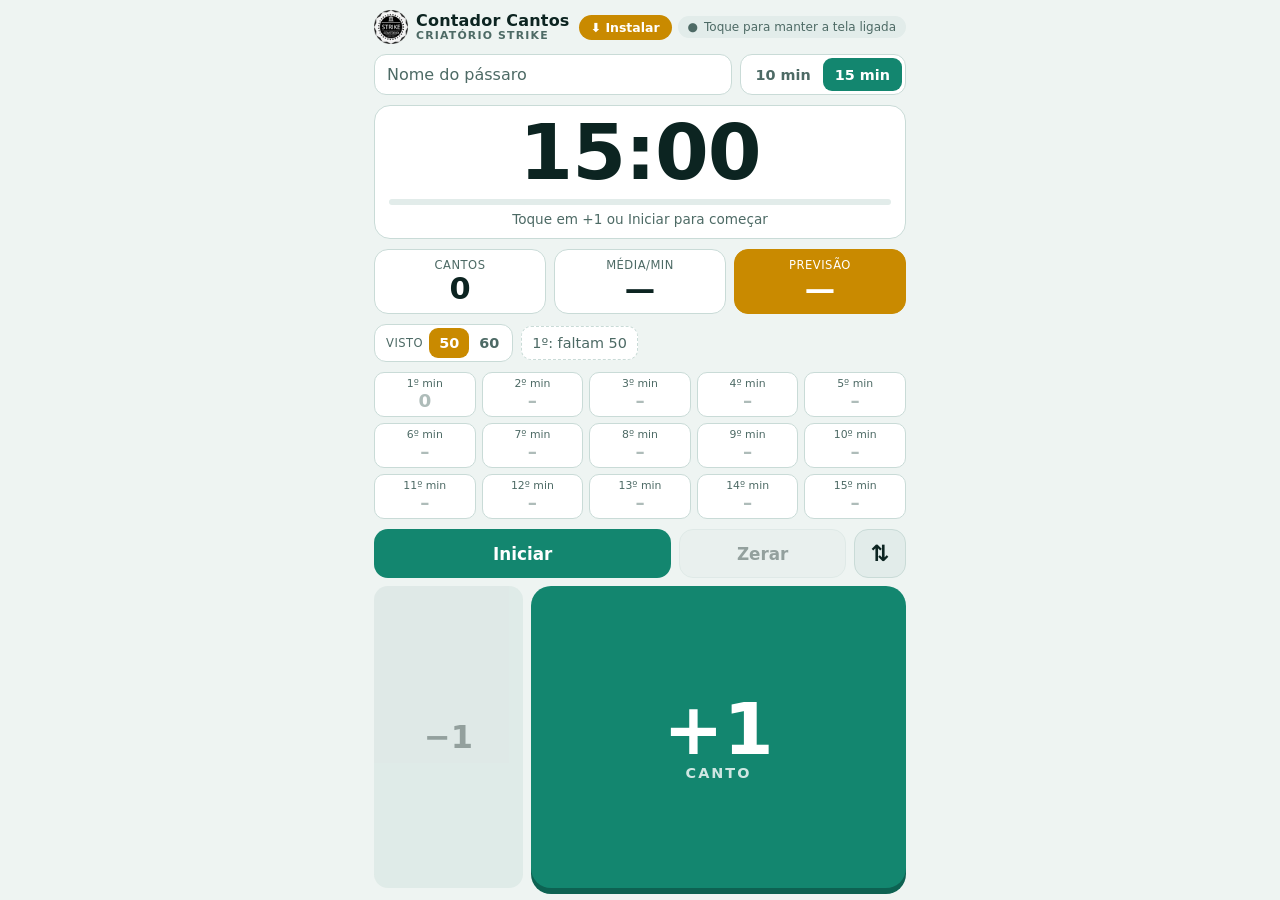
==== index.html @ 6bf9ec81 "feat: arte de resultado em 4 temas (Ouro, Esmeralda, Prata, Fogo) com placar dez-quinze, espécie e c" ====
<!doctype html>
<html lang="pt-BR">
<head>
  <meta charset="utf-8">
  <meta http-equiv="Content-Security-Policy" content="object-src 'none'; base-uri 'self'">
  <meta name="viewport" content="width=device-width, initial-scale=1, viewport-fit=cover, user-scalable=no">
  <meta name="theme-color" content="#000000">
  <meta name="apple-mobile-web-app-capable" content="yes">
  <meta name="mobile-web-app-capable" content="yes">
  <meta name="apple-mobile-web-app-title" content="Contador Strike">
  <meta name="application-name" content="Contador Strike">
  <meta name="apple-mobile-web-app-status-bar-style" content="black-translucent">
  <title>Contador Cantos - Criatório Strike</title>
  <link rel="manifest" href="manifest.webmanifest">
  <link rel="icon" href="icon-192.png" type="image/png">
  <link rel="apple-touch-icon" href="icon-180.png">
  <link rel="stylesheet" href="styles.css">
  <script type="module" src="app.js"></script>
  <!-- GoatCounter hospedado aqui mesmo (cópia revisada do count.v4.js oficial) -->
  <script data-goatcounter="https://contadorstrike.goatcounter.com/count" async src="count.js"></script>
  <!-- Notificações (OneSignal). O worker dele fica numa pasta própria para não
       conflitar com o sw.js do app, que cuida do funcionamento offline. -->
  <script src="https://cdn.onesignal.com/sdks/web/v16/OneSignalSDK.page.js" defer></script>
  <script>
    window.OneSignalDeferred = window.OneSignalDeferred || [];
    OneSignalDeferred.push(async function (OneSignal) {
      await OneSignal.init({
        appId: "b597b482-8be5-4960-b9f3-e2bf8c914e75",
        serviceWorkerPath: "push/onesignal/OneSignalSDKWorker.js",
        serviceWorkerParam: { scope: "/push/onesignal/" },
        // Sem janela automática do OneSignal: o convite é o cartão do próprio app.
        // Textos em português caso o painel do OneSignal ainda tente mostrar a dele.
        promptOptions: {
          slidedown: {
            prompts: [{
              type: "push",
              autoPrompt: false,
              text: {
                actionMessage: "Quer receber dicas e ofertas para o seu pássaro? Você pode desativar quando quiser.",
                acceptButton: "Inscrever-se",
                cancelButton: "Agora não",
              },
            }],
          },
        },
        notifyButton: { enable: false },
      });
      window.OneSignalReady = OneSignal;
    });
  </script>
</head>
<body>
  <main class="app">
    <header class="topbar">
      <div class="brand">
        <img src="logo-96.png" alt="" width="34" height="34">
        <h1>Contador Cantos<small>Criatório Strike</small></h1>
      </div>
      <div class="top-actions">
        <button type="button" id="install" class="install" hidden>⬇ Instalar</button>
        <span id="wake" class="wake" data-state="off" title="Mantém a tela do celular ligada">Tela ligada</span>
      </div>
    </header>

    <section class="setup">
      <input id="bird" class="bird" type="text" placeholder="Nome do pássaro" autocomplete="off" maxlength="40" enterkeyhint="done" aria-label="Nome do pássaro">
      <div class="duration" role="radiogroup" aria-label="Duração da roda">
        <button type="button" role="radio" data-min="10">10 min</button>
        <button type="button" role="radio" data-min="15">15 min</button>
      </div>
    </section>

    <section class="timer-card" id="timerCard">
      <div class="timer" id="timer" aria-live="off">15:00</div>
      <div class="progress" aria-hidden="true"><div id="bar"></div></div>
      <div class="status" id="status">Toque em +1 ou Iniciar para começar</div>
    </section>

    <section class="stats">
      <div class="stat"><span class="label">Cantos</span><strong id="total">0</strong></div>
      <div class="stat" id="avgCard"><span class="label">Média/min</span><strong id="avg">—</strong></div>
      <div class="stat accent" id="forecastCard"><span class="label" id="forecastLabel">Previsão</span><strong id="forecast">—</strong><small class="hint">estimativa inicial</small></div>
    </section>

    <section class="vistos" aria-label="Vistos">
      <div class="visto-step" role="radiogroup" aria-label="Visto a cada">
        <span class="visto-title">Visto</span>
        <button type="button" role="radio" data-step="50">50</button>
        <button type="button" role="radio" data-step="60">60</button>
      </div>
      <div class="visto-list" id="vistoList"></div>
    </section>

    <section class="minutes" id="minutes" aria-label="Cantos por minuto"></section>

    <section class="controls">
      <div class="row">
        <button type="button" id="startPause" class="btn primary">Iniciar</button>
        <button type="button" id="reset" class="btn ghost">Zerar</button>
        <button type="button" id="share" class="btn share" hidden>Compartilhar</button>
        <button type="button" id="swap" class="btn ghost swap" aria-pressed="false"
          aria-label="Trocar os botões de lugar com a grade de minutos" title="Trocar de lugar">⇅</button>
      </div>
      <div class="row count-row">
        <button type="button" id="minus" class="btn minus" aria-label="Retirar um canto">−1</button>
        <button type="button" id="plus" class="btn plus" aria-label="Adicionar um canto">
          <span class="plus-big">+1</span><span class="plus-sub">canto</span>
        </button>
      </div>
    </section>
  </main>

  <div id="toast" class="toast" role="alert" hidden>
    <strong id="toastTitle">1º VISTO</strong>
    <span id="toastText">50 cantos · 03:12</span>
  </div>

  <dialog id="iosHelp" class="confirm">
    <form method="dialog">
      <div class="help-ios">
        <p><strong>Instalar no iPhone</strong></p>
        <ol class="steps">
          <li>Abra este site no <b>Safari</b>.</li>
          <li>Toque no botão <b>Compartilhar</b> (o quadrado com a seta para cima).</li>
          <li>Toque em <b>Adicionar à Tela de Início</b>.</li>
        </ol>
      </div>
      <div class="help-android">
        <p><strong>Instalar no Android</strong></p>
        <ol class="steps">
          <li>Abra este site no <b>Chrome</b>.</li>
          <li>Toque no menu <b>⋮</b> (canto superior direito).</li>
          <li>Toque em <b>Instalar app</b> ou <b>Adicionar à tela inicial</b>.</li>
        </ol>
      </div>
      <p>Depois, abra pelo ícone <b>Contador Strike</b> na tela inicial: ele abre em tela cheia.</p>
      <div class="row"><button value="ok" class="btn primary">Entendi</button></div>
    </form>
  </dialog>

  <dialog id="offer" class="confirm offer">
    <form method="dialog">
      <p class="offer-result" id="offerResult"></p>
      <p class="offer-tag">Sugestão do Criatório Strike</p>
      <img id="offerImg" class="offer-img" alt="" hidden>
      <h2 id="offerName" class="offer-name"></h2>
      <p id="offerText" class="offer-text"></p>
      <div class="row">
        <button value="close" class="btn ghost">Fechar</button>
        <a id="offerLink" class="btn primary offer-link" target="_blank" rel="noopener">Ver produto</a>
      </div>
    </form>
  </dialog>

  <dialog id="push" class="confirm offer">
    <form method="dialog">
      <p class="offer-result" id="pushResult"></p>
      <p class="offer-tag">Criatório Strike</p>
      <h2 class="offer-name">🔔 Quer receber dicas e ofertas?</h2>
      <p class="offer-text">Avisamos no celular sobre cuidados com o seu pássaro e promoções de rações e suplementos. No máximo 1 ou 2 por semana, e você pode desativar quando quiser.</p>
      <p class="push-privacy"><a href="privacidade.html" target="_blank" rel="noopener">Política de privacidade</a></p>
      <div class="row">
        <button type="button" id="pushNo" class="btn ghost">Agora não</button>
        <button type="button" id="pushYes" class="btn primary offer-link">Quero receber</button>
      </div>
    </form>
  </dialog>

  <dialog id="arte" class="confirm arte">
    <form method="dialog">
      <h2 class="arte-title">Monte sua arte</h2>
      <div class="arte-preview">
        <img id="artePreview" alt="Prévia da arte do resultado" width="1080" height="1350">
        <span class="arte-loading">Gerando arte…</span>
      </div>
      <div class="tema-row" role="radiogroup" aria-label="Tema da arte">
        <button type="button" class="tema-btn" role="radio" data-tema="ouro">Ouro</button>
        <button type="button" class="tema-btn" role="radio" data-tema="esmeralda">Esmeralda</button>
        <button type="button" class="tema-btn" role="radio" data-tema="prata">Prata</button>
        <button type="button" class="tema-btn" role="radio" data-tema="fogo">Fogo</button>
      </div>
      <label class="arte-field"><span>Nome do pássaro</span>
        <input id="arteBird" type="text" maxlength="40" autocomplete="off" enterkeyhint="done"></label>
      <label class="arte-field"><span>Espécie</span>
        <select id="arteEspecie"></select></label>
      <label class="arte-field" id="arteOutraWrap" hidden><span>Qual espécie?</span>
        <input id="arteEspecieOutra" type="text" maxlength="24" autocomplete="off" enterkeyhint="done"></label>
      <label class="arte-field"><span>Proprietário <em>(opcional)</em></span>
        <input id="arteOwner" type="text" maxlength="40" autocomplete="off" enterkeyhint="done"></label>
      <label class="arte-field"><span>Plantel / criatório <em>(opcional)</em></span>
        <input id="artePlantel" type="text" maxlength="40" autocomplete="off" enterkeyhint="done"></label>
      <label class="arte-field"><span>Cidade <em>(opcional)</em></span>
        <input id="arteCidade" type="text" maxlength="32" autocomplete="off" enterkeyhint="done"></label>
      <div class="row">
        <button value="close" class="btn ghost">Fechar</button>
        <button type="button" id="arteShare" class="btn share">Compartilhar arte</button>
      </div>
    </form>
  </dialog>

  <dialog id="confirm" class="confirm">
    <form method="dialog">
      <p>Começar do zero? Os cantos e o tempo desta roda serão apagados.</p>
      <div class="row">
        <button value="cancel" class="btn ghost">Cancelar</button>
        <button value="ok" class="btn danger">Zerar</button>
      </div>
    </form>
  </dialog>
</body>
</html>
---- styles.css ----
:root {
  --bg: #0b1f1d;
  --surface: #12302d;
  --surface-2: #1a3f3b;
  --line: #2a5651;
  --text: #f1f7f5;
  --muted: #9dbdb7;
  --brand: #2bb39a;
  --brand-ink: #04211c;
  --accent: #f2c14e;
  --accent-ink: #2b1d00;
  --plus: #2bb39a;
  --plus-press: #1f8f7b;
  --minus: #3a4f4c;
  --danger: #e2685a;
  --warn: #ff7a5c;
  --cell-hot: rgba(43, 179, 154, 0.55);
  color-scheme: dark;
}

@media (prefers-color-scheme: light) {
  :root {
    --bg: #eef4f2;
    --surface: #ffffff;
    --surface-2: #e2ecea;
    --line: #c9dbd7;
    --text: #0c2421;
    --muted: #4d6a65;
    --brand: #13866f;
    --brand-ink: #ffffff;
    --accent: #c98a00;
    --accent-ink: #ffffff;
    --plus: #13866f;
    --plus-press: #0d6252;
    --minus: #c9dbd7;
    --danger: #c0392b;
    --warn: #d4380d;
    --cell-hot: rgba(19, 134, 111, 0.35);
    color-scheme: light;
  }
}

* { box-sizing: border-box; -webkit-tap-highlight-color: transparent; }

html, body { margin: 0; height: 100%; }

body {
  background: var(--bg);
  color: var(--text);
  font-family: system-ui, -apple-system, "Segoe UI", Roboto, sans-serif;
  touch-action: manipulation;
  overscroll-behavior: none;
}

button { font: inherit; color: inherit; touch-action: manipulation; }

.app {
  display: flex;
  flex-direction: column;
  gap: 10px;
  max-width: 560px;
  margin: 0 auto;
  min-height: 100dvh;
  padding: max(10px, env(safe-area-inset-top)) 14px max(12px, env(safe-area-inset-bottom));
}

.topbar { display: flex; align-items: center; justify-content: space-between; gap: 8px; }
.brand { display: flex; align-items: center; gap: 8px; min-width: 0; }
.brand img { flex: none; width: 34px; height: 34px; }
.topbar h1 {
  font-size: 1rem; margin: 0; letter-spacing: .2px; line-height: 1.15;
  min-width: 0; white-space: nowrap; overflow: hidden; text-overflow: ellipsis;
}
.topbar h1 small {
  display: block; font-size: .68rem; font-weight: 600; letter-spacing: 1.2px;
  text-transform: uppercase; color: var(--muted);
}
@media (max-width: 380px) {
  .topbar h1 { font-size: .92rem; }
  .brand img { width: 30px; height: 30px; }
}

.top-actions { display: flex; align-items: center; gap: 6px; }
.install {
  border: 0; border-radius: 999px; padding: 5px 12px; font-size: .78rem; font-weight: 700;
  background: var(--accent); color: var(--accent-ink); white-space: nowrap;
}
.install[hidden] { display: none; }
.steps { margin: 0 0 12px; padding-left: 20px; line-height: 1.5; }

.wake {
  font-size: .75rem; padding: 4px 10px; border-radius: 999px;
  background: var(--surface-2); color: var(--muted); white-space: nowrap;
}
.wake::before { content: "●"; margin-right: 6px; }
.wake[data-state="on"] { color: var(--brand); }
.wake[data-state="unsupported"] { color: var(--warn); }

.setup { display: flex; gap: 8px; }

.bird {
  flex: 1; min-width: 0;
  font: inherit; font-size: 1rem; font-weight: 600;
  padding: 10px 12px; border-radius: 12px;
  background: var(--surface); color: var(--text);
  border: 1px solid var(--line);
}
.bird::placeholder { color: var(--muted); font-weight: 400; }
.bird:focus { outline: 2px solid var(--brand); outline-offset: 1px; }

.duration { display: flex; background: var(--surface); border: 1px solid var(--line); border-radius: 12px; padding: 3px; }
.duration button {
  border: 0; background: transparent; padding: 0 12px; border-radius: 9px;
  font-weight: 600; font-size: .9rem; color: var(--muted);
}
.duration button[aria-checked="true"] { background: var(--brand); color: var(--brand-ink); }
.duration button:disabled:not([aria-checked="true"]) { opacity: .4; }

.timer-card {
  background: var(--surface); border: 1px solid var(--line);
  border-radius: 16px; padding: 8px 14px 10px; text-align: center;
}
.timer {
  font-size: clamp(3.6rem, 19vw, 5.5rem); font-weight: 800; line-height: 1;
  font-variant-numeric: tabular-nums; letter-spacing: -1px;
}
.timer-card.warn .timer { color: var(--warn); }
.timer-card.done .timer { color: var(--muted); }
.progress { height: 6px; border-radius: 3px; background: var(--surface-2); overflow: hidden; margin: 8px 0 6px; }
.progress div { height: 100%; width: 0; background: var(--brand); transition: width .2s linear; }
.status { font-size: .85rem; color: var(--muted); min-height: 1.2em; }
.timer-card.done .status { color: var(--accent); font-weight: 700; }

.stats { display: grid; grid-template-columns: repeat(3, 1fr); gap: 8px; }
.stat {
  background: var(--surface); border: 1px solid var(--line); border-radius: 14px;
  padding: 8px 6px; text-align: center; display: flex; flex-direction: column; gap: 2px;
}
.stat .label { font-size: .72rem; text-transform: uppercase; letter-spacing: .5px; color: var(--muted); }
.stat strong { font-size: 1.9rem; font-variant-numeric: tabular-nums; line-height: 1.1; }
.stat.accent { background: var(--accent); border-color: var(--accent); }
.stat.accent .label, .stat.accent strong { color: var(--accent-ink); }
.stat .hint { display: none; font-size: .66rem; color: var(--muted); }
.stat.provisional strong { color: var(--muted); }
.stat.accent.provisional { background: var(--surface); border: 1px dashed var(--accent); }
.stat.accent.provisional .label { color: var(--muted); }
.stat.accent.provisional strong { color: var(--muted); }
.stat.accent.provisional .hint { display: block; }

.vistos { display: flex; align-items: center; gap: 8px; min-width: 0; }
.visto-step {
  display: flex; align-items: center; flex: none;
  background: var(--surface); border: 1px solid var(--line); border-radius: 12px; padding: 3px;
}
.visto-title { font-size: .72rem; text-transform: uppercase; letter-spacing: .5px; color: var(--muted); padding: 0 6px 0 8px; }
.visto-step button {
  border: 0; background: transparent; border-radius: 9px; padding: 7px 10px;
  font-weight: 700; font-size: .9rem; color: var(--muted);
}
.visto-step button[aria-checked="true"] { background: var(--accent); color: var(--accent-ink); }
.visto-list {
  flex: 1; min-width: 0; display: flex; gap: 6px; overflow-x: auto; scrollbar-width: none;
  scroll-behavior: smooth;
}
.visto-list::-webkit-scrollbar { display: none; }
.vchip {
  flex: none; display: flex; align-items: baseline; gap: 5px;
  padding: 8px 10px; border-radius: 10px; white-space: nowrap;
  background: var(--surface); border: 1px solid var(--accent);
  font-variant-numeric: tabular-nums; font-size: .9rem;
}
.vchip b { color: var(--accent); }
.vchip.next { border-style: dashed; border-color: var(--line); color: var(--muted); }

.toast {
  position: fixed; left: 50%; top: max(16px, env(safe-area-inset-top)); transform: translateX(-50%);
  z-index: 10; width: min(92vw, 420px); padding: 16px 18px; border-radius: 18px; text-align: center;
  background: var(--accent); color: var(--accent-ink);
  box-shadow: 0 12px 40px rgba(0, 0, 0, .45);
  display: flex; flex-direction: column; gap: 2px;
  animation: pop .25s ease-out;
}
.toast[hidden] { display: none; }
.toast strong { font-size: 2rem; letter-spacing: 1px; }
.toast span { font-size: 1.1rem; font-weight: 600; font-variant-numeric: tabular-nums; }
@keyframes pop { from { transform: translateX(-50%) scale(.85); opacity: 0; } }

.cell .v {
  position: absolute; bottom: 3px; right: 3px; z-index: 1;
  font-size: .58rem; font-weight: 800; color: var(--accent-ink);
  background: var(--accent); border-radius: 5px; padding: 0 3px; line-height: 1.35;
}

.minutes { display: grid; grid-template-columns: repeat(5, 1fr); gap: 6px; }
.cell {
  position: relative; overflow: hidden;
  background: var(--surface); border: 1px solid var(--line); border-radius: 10px;
  padding: 4px 0 5px; text-align: center;
}
.cell .heat { position: absolute; inset: auto 0 0 0; background: var(--cell-hot); height: 0; transition: height .2s; }
.cell .m { position: relative; display: block; font-size: .68rem; color: var(--muted); }
.cell .c { position: relative; display: block; font-size: 1.15rem; font-weight: 700; font-variant-numeric: tabular-nums; }
.cell.future .c { color: var(--muted); opacity: .45; }
.cell.current { border-color: var(--brand); box-shadow: 0 0 0 2px var(--brand) inset; }

.controls { display: flex; flex-direction: column; gap: 8px; flex: 1; min-height: 190px; }
.row { display: flex; gap: 8px; }

.btn {
  border: 0; border-radius: 14px; font-weight: 700; font-size: 1.05rem;
  padding: 12px 16px; cursor: pointer; user-select: none; -webkit-user-select: none;
}
.btn:disabled { opacity: .4; cursor: default; }
.btn.primary { flex: 2; background: var(--brand); color: var(--brand-ink); }
.btn.ghost { flex: 1; background: var(--surface-2); color: var(--text); border: 1px solid var(--line); }
.btn.danger { flex: 1; background: var(--danger); color: #fff; }

.count-row { flex: 1; }
.btn.minus { flex: 0 0 28%; font-size: 2rem; background: var(--minus); color: var(--text); }
.btn.plus {
  flex: 1; background: var(--plus); color: var(--brand-ink);
  display: flex; flex-direction: column; align-items: center; justify-content: center;
  border-radius: 20px; box-shadow: 0 6px 0 var(--plus-press);
  transition: transform .06s, box-shadow .06s, background .06s;
}
.btn.plus.pressed, .btn.plus:active:not(:disabled) { transform: translateY(4px); box-shadow: 0 2px 0 var(--plus-press); background: var(--plus-press); }
.btn.minus:active:not(:disabled) { filter: brightness(1.25); }
.plus-big { font-size: clamp(3.5rem, 18vw, 5rem); line-height: 1; }
.plus-sub { font-size: .9rem; text-transform: uppercase; letter-spacing: 2px; opacity: .8; }

.confirm {
  border: 1px solid var(--line); border-radius: 16px; background: var(--surface); color: var(--text);
  padding: 18px; max-width: min(92vw, 380px);
}
.confirm::backdrop { background: rgba(0, 0, 0, .55); }
.confirm p { margin: 0 0 16px; line-height: 1.4; }

@media (max-height: 760px) {
  .app { gap: 8px; }
  .timer { font-size: clamp(3.2rem, 16vw, 4.2rem); }
  .progress { margin: 6px 0 4px; }
  .cell { padding: 3px 0 4px; }
  .controls { min-height: 180px; }
}

@media (max-height: 640px) {
  .timer { font-size: 3.2rem; }
  .stat strong { font-size: 1.5rem; }
  .cell .c { font-size: 1rem; }
  .controls { min-height: 170px; }
}

/* Telas estreitas: o indicador de tela ligada vira só a bolinha colorida. */
@media (max-width: 380px) {
  .wake { font-size: 0; padding: 7px 9px; }
  .wake::before { font-size: .8rem; margin: 0; }
}

/* Botões no meio: a área de contagem sobe e a grade de minutos desce. */
.btn.swap { flex: 0 0 52px; padding: 0; font-size: 1.4rem; line-height: 1; }
.btn.swap[aria-pressed="true"] { border-color: var(--brand); color: var(--brand); }
.app.controls-up .controls { order: 1; }
.app.controls-up .minutes { order: 2; }

/* Bloqueia seleção de texto e o menu de toque longo (exceto no campo do pássaro) */
html, body {
  -webkit-user-select: none; user-select: none;
  -webkit-touch-callout: none;
}
input, textarea {
  -webkit-user-select: text; user-select: text;
  -webkit-touch-callout: default;
}

/* Indicador de tela ligada: some quando está tudo certo, só aparece se a tela puder apagar. */
.wake[data-state="on"] { display: none; }

/* Sugestão de produto ao fim da prova */
.offer form { display: flex; flex-direction: column; }
.offer .offer-result { margin: 0 0 12px; font-size: .9rem; color: var(--muted); }
.offer .offer-tag { margin: 0 0 8px; font-size: .75rem; font-weight: 700; letter-spacing: .04em; text-transform: uppercase; color: var(--accent); }
.offer-img { width: 100%; max-height: 200px; object-fit: contain; border-radius: 12px; background: var(--surface-2); margin-bottom: 10px; }
.offer-name { margin: 0 0 6px; font-size: 1.2rem; }
.offer .offer-text { margin: 0 0 16px; }
.offer .row { display: flex; gap: 8px; }
.offer-link { display: flex; align-items: center; justify-content: center; text-decoration: none; }
.offer-img { background: #fff; }
.offer .row .btn.ghost { flex: 0 0 auto; padding-inline: 18px; }
.offer .row .offer-link { flex: 1; white-space: nowrap; }
.offer .push-privacy { margin: -8px 0 14px; font-size: .8rem; }
.offer .push-privacy a { color: var(--muted); }

/* ---------- Sem scroll: o app ocupa exatamente a altura da tela ----------
   Os tamanhos encolhem conforme a altura disponível (dvh = altura visível). */
html, body { height: 100%; overflow: hidden; }
.app {
  height: 100dvh; min-height: 0; overflow: hidden;
  gap: clamp(5px, 1.2dvh, 10px);
  padding-top: max(clamp(6px, 1.2dvh, 10px), env(safe-area-inset-top));
  padding-bottom: max(clamp(6px, 1.4dvh, 12px), env(safe-area-inset-bottom));
}
.app > * { flex-shrink: 0; }
.bird { padding-block: clamp(6px, 1.2dvh, 10px); }
.timer-card { padding: clamp(4px, .9dvh, 8px) 14px clamp(5px, 1.1dvh, 10px); }
.timer { font-size: clamp(2.3rem, min(19vw, 8.6dvh), 5.5rem); }
.progress { margin: clamp(3px, .9dvh, 8px) 0 clamp(2px, .7dvh, 6px); }
.stat { padding: clamp(3px, .9dvh, 8px) 6px; gap: 0; }
.stat strong { font-size: clamp(1.2rem, 4dvh, 1.9rem); }
.visto-step button { padding-block: clamp(4px, .9dvh, 7px); }
.vchip { padding-block: clamp(4px, .9dvh, 8px); }
.cell { padding: clamp(1px, .45dvh, 4px) 0 clamp(2px, .55dvh, 5px); }
.cell .m { font-size: clamp(.58rem, 1.55dvh, .68rem); }
.cell .c { font-size: clamp(.85rem, 2.5dvh, 1.15rem); line-height: 1.15; }
.minutes { gap: clamp(3px, .8dvh, 6px); }
.controls { flex: 1 1 auto; flex-shrink: 1; min-height: 0; gap: clamp(5px, 1dvh, 8px); }
.controls .row:first-child .btn { padding-block: clamp(7px, 1.5dvh, 12px); }
.count-row { min-height: 0; }
.plus-big { font-size: clamp(2.6rem, min(18vw, 8dvh), 5rem); }
/* janelas (aviso de produto, convite, instruções) rolam por dentro se não couberem */
.confirm { max-height: 92dvh; overflow-y: auto; }
.offer-img { max-height: min(200px, 24dvh); }

/* ---------- Acabamento (revisão de design) ---------- */
html { -webkit-font-smoothing: antialiased; -moz-osx-font-smoothing: grayscale; }

/* Áreas de toque de pelo menos ~44px sem mudar o tamanho visual */
.install, .duration button, .visto-step button { position: relative; }
.install::after, .duration button::after, .visto-step button::after {
  content: ""; position: absolute; inset: -8px -2px;
}

/* Toque com resposta física também nos outros botões */
.btn { transition-property: transform, filter, background-color, box-shadow; transition-duration: .08s; transition-timing-function: ease-out; }
.btn:not(.plus):active:not(:disabled) { transform: scale(.96); }
.duration button:active, .visto-step button:active { transform: scale(.94); }

/* Janelas (produto, notificações, zerar) entram suavemente */
dialog[open] { animation: dlg-in .18s ease-out; }
dialog[open]::backdrop { animation: fade-in .18s ease-out; }
@keyframes dlg-in { from { opacity: 0; transform: translateY(8px) scale(.98); } }
@keyframes fade-in { from { opacity: 0; } }

/* Quebra de linha mais bonita nos textos curtos */
.offer-name { text-wrap: balance; }
.offer-text, .confirm p { text-wrap: pretty; }

/* Foto do produto com contorno neutro para não sumir no fundo branco */
.offer-img { outline: 1px solid rgba(0, 0, 0, .08); outline-offset: -1px; }
@media (prefers-color-scheme: dark) { .offer-img { outline-color: rgba(255, 255, 255, .12); } }

/* Respeita quem desativou animações no celular */
@media (prefers-reduced-motion: reduce) {
  *, *::before, *::after { animation-duration: 1ms !important; transition-duration: 1ms !important; }
}

/* ---------- Celular deitado: duas colunas, botões à direita ---------- */
@media (orientation: landscape) and (max-height: 560px) {
  .app {
    max-width: none;
    display: grid;
    grid-template-columns: minmax(0, 1.25fr) minmax(0, 1fr);
    grid-auto-rows: min-content;
    align-content: start;
    column-gap: 12px;
    padding-left: max(14px, env(safe-area-inset-left));
    padding-right: max(14px, env(safe-area-inset-right));
  }
  .app > :not(.controls) { grid-column: 1; }
  .app .controls, .app.controls-up .controls {
    grid-column: 2; grid-row: 1 / span 6; height: 100%; min-height: 0;
  }
  .timer { font-size: clamp(2rem, 11dvh, 3.4rem); }
  .stat strong { font-size: clamp(1.1rem, 6dvh, 1.6rem); }
  .cell .m { font-size: .58rem; }
  .cell .c { font-size: clamp(.8rem, 3.6dvh, 1rem); }
  .plus-big { font-size: clamp(2.6rem, 16dvh, 4.5rem); }
}
@media (orientation: landscape) and (max-height: 400px) {
  .app { row-gap: 4px; padding-top: max(4px, env(safe-area-inset-top)); padding-bottom: max(4px, env(safe-area-inset-bottom)); }
  .brand img { width: 30px; height: 30px; }
  .bird { padding-block: 4px; }
  .timer-card { padding: 2px 12px 4px; }
  .stat { padding: 2px 6px; }
  .stat .label { font-size: .62rem; }
  .cell { padding: 1px 0 2px; }
}

/* Botão Compartilhar (aparece no fim da roda, no lugar do Zerar) */
.btn.share { flex: 2; background: var(--accent); color: var(--accent-ink); }
.btn.share { white-space: nowrap; }

/* ---------- "Monte sua arte" ---------- */
.arte { width: min(94vw, 420px); max-width: none; }
.arte-title { margin: 0 0 10px; font-size: 1.15rem; }
.arte-preview { position: relative; display: flex; justify-content: center; margin-bottom: 10px; }
.arte-preview img {
  display: block; width: auto; height: auto; max-width: 100%; max-height: 36dvh; aspect-ratio: 4 / 5;
  border-radius: 10px; background: #000; outline: 1px solid rgba(255, 255, 255, .12); outline-offset: -1px;
}
.arte-loading {
  display: none; position: absolute; inset: auto 0 10px; margin: auto; width: max-content;
  padding: 4px 10px; border-radius: 999px; background: rgba(0, 0, 0, .7); color: #fff; font-size: .8rem;
}
.arte.rendering .arte-loading { display: block; }
.tema-row { display: grid; grid-template-columns: repeat(4, 1fr); gap: 6px; margin-bottom: 12px; }
.tema-btn {
  min-height: 42px; border: 0; border-radius: 10px; font-weight: 800; font-size: .85rem; cursor: pointer;
  transition-property: transform, box-shadow; transition-duration: .08s;
}
.tema-btn:active { transform: scale(.95); }
.tema-btn[data-tema="ouro"] { background: linear-gradient(#ffe58a, #b8860b); color: #2a1800; }
.tema-btn[data-tema="esmeralda"] { background: linear-gradient(#5cff93, #0e8f45); color: #021a0b; }
.tema-btn[data-tema="prata"] { background: linear-gradient(#ffffff, #7b8794); color: #0b1118; }
.tema-btn[data-tema="fogo"] { background: linear-gradient(#ffc53d, #c2410c); color: #200400; }
.tema-btn[aria-checked="true"] { box-shadow: 0 0 0 3px var(--surface), 0 0 0 5px var(--text); }
.arte-field { display: flex; flex-direction: column; gap: 4px; margin-bottom: 8px; font-size: .82rem; color: var(--muted); }
.arte-field em { font-style: normal; opacity: .75; }
.arte-field input, .arte-field select {
  font: inherit; font-size: 1rem; color: var(--text); background: var(--bg);
  border: 1px solid var(--line); border-radius: 10px; padding: 9px 12px; min-height: 42px;
}
.arte-field input:focus, .arte-field select:focus { outline: 2px solid var(--brand); outline-offset: 1px; }
.arte .row { margin-top: 6px; }
.arte .row .btn.share { flex: 2; }
.arte-field[hidden] { display: none; }
/* botões sempre visíveis no rodapé da janela, mesmo com rolagem */
.arte .row {
  position: sticky; bottom: -18px; margin: 6px -18px -18px; padding: 10px 18px 14px;
  background: var(--surface); border-top: 1px solid var(--line);
}
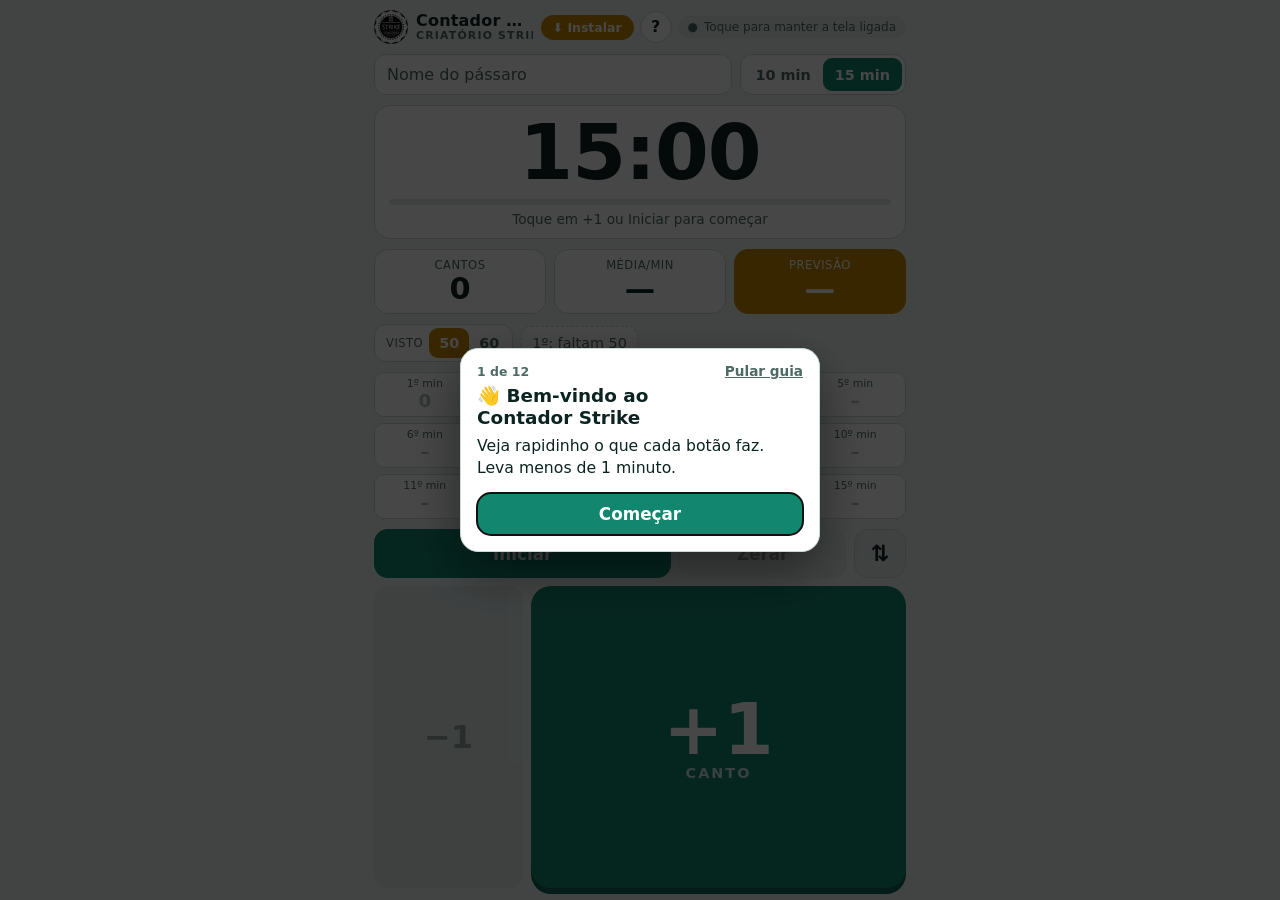
==== commit 54969f6a: "feat: guia de primeiro uso (12 passos, pode pular) e botão ? para rever" ====
--- a/index.html
+++ b/index.html
@@ -58,6 +58,7 @@
       </div>
       <div class="top-actions">
         <button type="button" id="install" class="install" hidden>⬇ Instalar</button>
+        <button type="button" id="help" class="help-btn" aria-label="Como usar o app" title="Como usar">?</button>
         <span id="wake" class="wake" data-state="off" title="Mantém a tela do celular ligada">Tela ligada</span>
       </div>
     </header>
@@ -113,6 +114,22 @@
   <div id="toast" class="toast" role="alert" hidden>
     <strong id="toastTitle">1º VISTO</strong>
     <span id="toastText">50 cantos · 03:12</span>
+  </div>
+
+  <div id="tour" class="tour" hidden>
+    <div id="tourSpot" class="tour-spot" aria-hidden="true"></div>
+    <div id="tourCard" class="tour-card" role="dialog" aria-modal="true" aria-labelledby="tourTitle" aria-describedby="tourText">
+      <div class="tour-head">
+        <span id="tourStep" class="tour-step"></span>
+        <button type="button" id="tourSkip" class="tour-skip">Pular guia</button>
+      </div>
+      <h2 id="tourTitle" class="tour-title"></h2>
+      <p id="tourText" class="tour-text"></p>
+      <div class="tour-actions">
+        <button type="button" id="tourBack" class="btn ghost">Voltar</button>
+        <button type="button" id="tourNext" class="btn primary">Próximo</button>
+      </div>
+    </div>
   </div>
 
   <dialog id="iosHelp" class="confirm">
--- a/styles.css
+++ b/styles.css
@@ -40,6 +40,11 @@
   }
 }
 
+/* --dvh = 1% da altura visível da tela. O app.js mede a altura real (innerHeight) e
+   atualiza a variável; o 1dvh é só o valor inicial. Alguns Android (ex.: Galaxy S24)
+   abrem com o dvh maior que a tela e só corrigem depois de minimizar o app. */
+:root { --dvh: 1dvh; }
+
 * { box-sizing: border-box; -webkit-tap-highlight-color: transparent; }
 
 html, body { margin: 0; height: 100%; }
@@ -60,7 +65,7 @@
   gap: 10px;
   max-width: 560px;
   margin: 0 auto;
-  min-height: 100dvh;
+  min-height: calc(100 * var(--dvh));
   padding: max(10px, env(safe-area-inset-top)) 14px max(12px, env(safe-area-inset-bottom));
 }
 
@@ -294,31 +299,31 @@
    Os tamanhos encolhem conforme a altura disponível (dvh = altura visível). */
 html, body { height: 100%; overflow: hidden; }
 .app {
-  height: 100dvh; min-height: 0; overflow: hidden;
-  gap: clamp(5px, 1.2dvh, 10px);
-  padding-top: max(clamp(6px, 1.2dvh, 10px), env(safe-area-inset-top));
-  padding-bottom: max(clamp(6px, 1.4dvh, 12px), env(safe-area-inset-bottom));
+  height: calc(100 * var(--dvh)); min-height: 0; overflow: hidden;
+  gap: clamp(5px, calc(1.2 * var(--dvh)), 10px);
+  padding-top: max(clamp(6px, calc(1.2 * var(--dvh)), 10px), env(safe-area-inset-top));
+  padding-bottom: max(clamp(6px, calc(1.4 * var(--dvh)), 12px), env(safe-area-inset-bottom));
 }
 .app > * { flex-shrink: 0; }
-.bird { padding-block: clamp(6px, 1.2dvh, 10px); }
-.timer-card { padding: clamp(4px, .9dvh, 8px) 14px clamp(5px, 1.1dvh, 10px); }
-.timer { font-size: clamp(2.3rem, min(19vw, 8.6dvh), 5.5rem); }
-.progress { margin: clamp(3px, .9dvh, 8px) 0 clamp(2px, .7dvh, 6px); }
-.stat { padding: clamp(3px, .9dvh, 8px) 6px; gap: 0; }
-.stat strong { font-size: clamp(1.2rem, 4dvh, 1.9rem); }
-.visto-step button { padding-block: clamp(4px, .9dvh, 7px); }
-.vchip { padding-block: clamp(4px, .9dvh, 8px); }
-.cell { padding: clamp(1px, .45dvh, 4px) 0 clamp(2px, .55dvh, 5px); }
-.cell .m { font-size: clamp(.58rem, 1.55dvh, .68rem); }
-.cell .c { font-size: clamp(.85rem, 2.5dvh, 1.15rem); line-height: 1.15; }
-.minutes { gap: clamp(3px, .8dvh, 6px); }
-.controls { flex: 1 1 auto; flex-shrink: 1; min-height: 0; gap: clamp(5px, 1dvh, 8px); }
-.controls .row:first-child .btn { padding-block: clamp(7px, 1.5dvh, 12px); }
+.bird { padding-block: clamp(6px, calc(1.2 * var(--dvh)), 10px); }
+.timer-card { padding: clamp(4px, calc(.9 * var(--dvh)), 8px) 14px clamp(5px, calc(1.1 * var(--dvh)), 10px); }
+.timer { font-size: clamp(2.3rem, min(19vw, calc(8.6 * var(--dvh))), 5.5rem); }
+.progress { margin: clamp(3px, calc(.9 * var(--dvh)), 8px) 0 clamp(2px, calc(.7 * var(--dvh)), 6px); }
+.stat { padding: clamp(3px, calc(.9 * var(--dvh)), 8px) 6px; gap: 0; }
+.stat strong { font-size: clamp(1.2rem, calc(4 * var(--dvh)), 1.9rem); }
+.visto-step button { padding-block: clamp(4px, calc(.9 * var(--dvh)), 7px); }
+.vchip { padding-block: clamp(4px, calc(.9 * var(--dvh)), 8px); }
+.cell { padding: clamp(1px, calc(.45 * var(--dvh)), 4px) 0 clamp(2px, calc(.55 * var(--dvh)), 5px); }
+.cell .m { font-size: clamp(.58rem, calc(1.55 * var(--dvh)), .68rem); }
+.cell .c { font-size: clamp(.85rem, calc(2.5 * var(--dvh)), 1.15rem); line-height: 1.15; }
+.minutes { gap: clamp(3px, calc(.8 * var(--dvh)), 6px); }
+.controls { flex: 1 1 auto; flex-shrink: 1; min-height: 0; gap: clamp(5px, calc(1 * var(--dvh)), 8px); }
+.controls .row:first-child .btn { padding-block: clamp(7px, calc(1.5 * var(--dvh)), 12px); }
 .count-row { min-height: 0; }
-.plus-big { font-size: clamp(2.6rem, min(18vw, 8dvh), 5rem); }
+.plus-big { font-size: clamp(2.6rem, min(18vw, calc(8 * var(--dvh))), 5rem); }
 /* janelas (aviso de produto, convite, instruções) rolam por dentro se não couberem */
-.confirm { max-height: 92dvh; overflow-y: auto; }
-.offer-img { max-height: min(200px, 24dvh); }
+.confirm { max-height: calc(92 * var(--dvh)); overflow-y: auto; }
+.offer-img { max-height: min(200px, calc(24 * var(--dvh))); }
 
 /* ---------- Acabamento (revisão de design) ---------- */
 html { -webkit-font-smoothing: antialiased; -moz-osx-font-smoothing: grayscale; }
@@ -369,11 +374,11 @@
   .app .controls, .app.controls-up .controls {
     grid-column: 2; grid-row: 1 / span 6; height: 100%; min-height: 0;
   }
-  .timer { font-size: clamp(2rem, 11dvh, 3.4rem); }
-  .stat strong { font-size: clamp(1.1rem, 6dvh, 1.6rem); }
+  .timer { font-size: clamp(2rem, calc(11 * var(--dvh)), 3.4rem); }
+  .stat strong { font-size: clamp(1.1rem, calc(6 * var(--dvh)), 1.6rem); }
   .cell .m { font-size: .58rem; }
-  .cell .c { font-size: clamp(.8rem, 3.6dvh, 1rem); }
-  .plus-big { font-size: clamp(2.6rem, 16dvh, 4.5rem); }
+  .cell .c { font-size: clamp(.8rem, calc(3.6 * var(--dvh)), 1rem); }
+  .plus-big { font-size: clamp(2.6rem, calc(16 * var(--dvh)), 4.5rem); }
 }
 @media (orientation: landscape) and (max-height: 400px) {
   .app { row-gap: 4px; padding-top: max(4px, env(safe-area-inset-top)); padding-bottom: max(4px, env(safe-area-inset-bottom)); }
@@ -394,7 +399,7 @@
 .arte-title { margin: 0 0 10px; font-size: 1.15rem; }
 .arte-preview { position: relative; display: flex; justify-content: center; margin-bottom: 10px; }
 .arte-preview img {
-  display: block; width: auto; height: auto; max-width: 100%; max-height: 36dvh; aspect-ratio: 4 / 5;
+  display: block; width: auto; height: auto; max-width: 100%; max-height: calc(36 * var(--dvh)); aspect-ratio: 4 / 5;
   border-radius: 10px; background: #000; outline: 1px solid rgba(255, 255, 255, .12); outline-offset: -1px;
 }
 .arte-loading {
@@ -428,3 +433,38 @@
   position: sticky; bottom: -18px; margin: 6px -18px -18px; padding: 10px 18px 14px;
   background: var(--surface); border-top: 1px solid var(--line);
 }
+
+/* ---------- Guia de primeiro uso ---------- */
+.help-btn {
+  position: relative; flex: none; width: 32px; height: 32px; border-radius: 50%;
+  border: 1px solid var(--line); background: var(--surface); color: var(--text);
+  font-weight: 800; font-size: 1rem; line-height: 1; cursor: pointer; padding: 0;
+}
+.help-btn::after { content: ""; position: absolute; inset: -6px; }
+.tour { position: fixed; inset: 0; z-index: 1000; touch-action: none; }
+.tour[hidden] { display: none; }
+.tour-spot {
+  position: fixed; border-radius: 16px; pointer-events: none;
+  box-shadow: 0 0 0 3px var(--accent), 0 0 0 200vmax rgba(0, 0, 0, .72);
+  transition-property: left, top, width, height; transition-duration: .28s; transition-timing-function: cubic-bezier(.2, .8, .2, 1);
+}
+.tour.no-target { background: rgba(0, 0, 0, .72); }
+.tour.no-target .tour-spot { display: none; }
+.tour-card {
+  position: fixed; background: var(--surface); color: var(--text);
+  border: 1px solid var(--line); border-radius: 18px; padding: 14px 16px 16px;
+  box-shadow: 0 18px 50px rgba(0, 0, 0, .45);
+  transition-property: top, left; transition-duration: .28s; transition-timing-function: cubic-bezier(.2, .8, .2, 1);
+}
+.tour-head { display: flex; align-items: center; justify-content: space-between; gap: 8px; margin-bottom: 6px; }
+.tour-step { font-size: .78rem; font-weight: 700; color: var(--muted); font-variant-numeric: tabular-nums; }
+.tour-skip {
+  border: 0; background: transparent; color: var(--muted); font-weight: 700; font-size: .85rem;
+  padding: 8px 4px; margin: -8px -4px; cursor: pointer; text-decoration: underline;
+}
+.tour-title { margin: 0 0 6px; font-size: 1.15rem; line-height: 1.2; text-wrap: balance; }
+.tour-text { margin: 0 0 14px; font-size: .98rem; line-height: 1.4; color: var(--text); text-wrap: pretty; }
+.tour-actions { display: flex; gap: 8px; }
+.tour-actions .btn { flex: 1; padding-block: 11px; }
+.tour-actions .btn[hidden] { display: none; }
+@media (prefers-reduced-motion: reduce) { .tour-spot, .tour-card { transition: none; } }
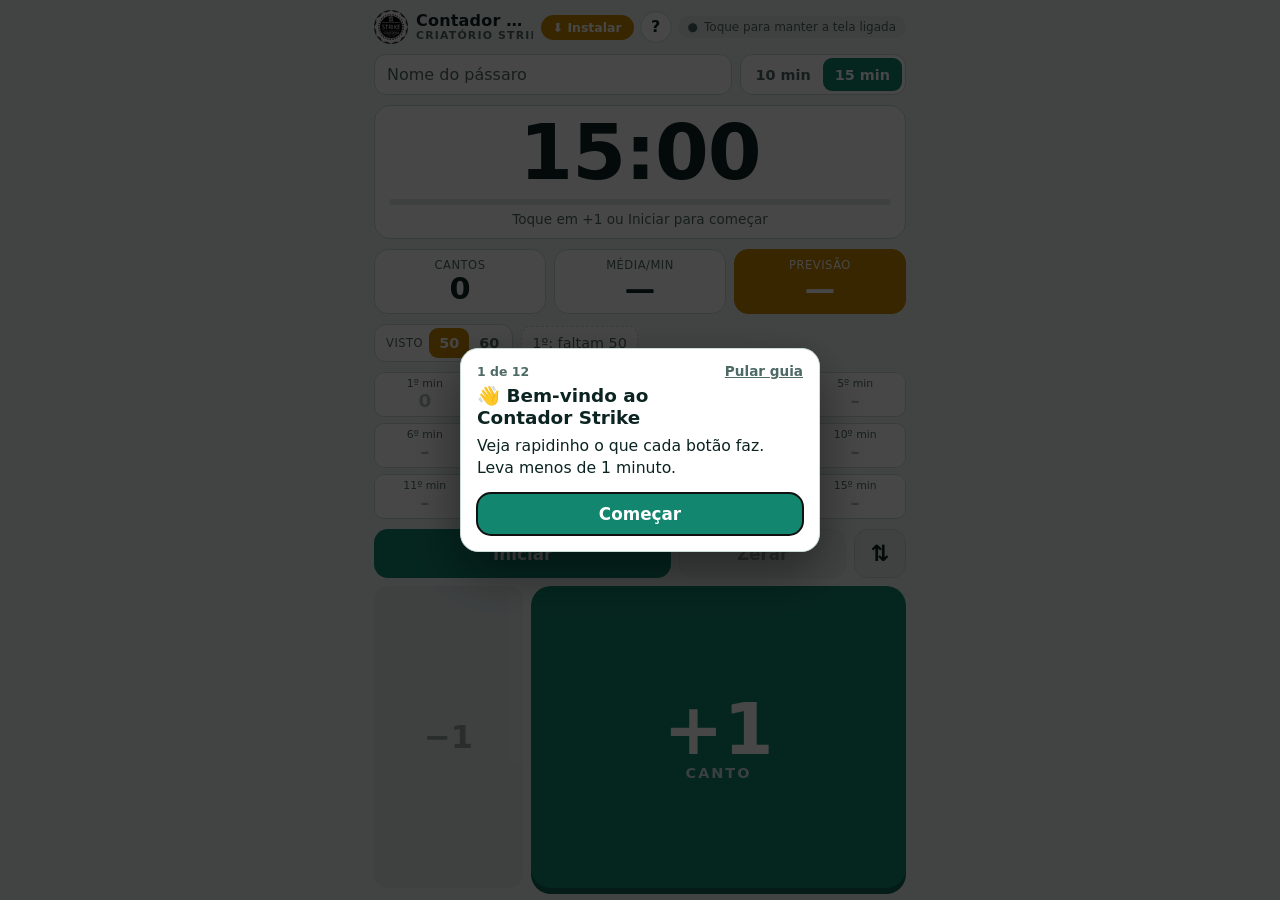
==== commit 4013f6ae: "feat: instruções de instalação por aparelho e navegador (Safari 26 com menu ⋯, Chrome/Edge/Firefox n" ====
--- a/index.html
+++ b/index.html
@@ -134,24 +134,13 @@
 
   <dialog id="iosHelp" class="confirm">
     <form method="dialog">
-      <div class="help-ios">
-        <p><strong>Instalar no iPhone</strong></p>
-        <ol class="steps">
-          <li>Abra este site no <b>Safari</b>.</li>
-          <li>Toque no botão <b>Compartilhar</b> (o quadrado com a seta para cima).</li>
-          <li>Toque em <b>Adicionar à Tela de Início</b>.</li>
-        </ol>
-      </div>
-      <div class="help-android">
-        <p><strong>Instalar no Android</strong></p>
-        <ol class="steps">
-          <li>Abra este site no <b>Chrome</b>.</li>
-          <li>Toque no menu <b>⋮</b> (canto superior direito).</li>
-          <li>Toque em <b>Instalar app</b> ou <b>Adicionar à tela inicial</b>.</li>
-        </ol>
-      </div>
-      <p>Depois, abra pelo ícone <b>Contador Strike</b> na tela inicial: ele abre em tela cheia.</p>
-      <div class="row"><button value="ok" class="btn primary">Entendi</button></div>
+      <p><strong id="installTitle">Instalar no celular</strong></p>
+      <ol class="steps" id="installSteps"></ol>
+      <p id="installAfter">Depois, abra pelo ícone <b>Contador Strike</b> na tela inicial: ele abre em tela cheia.</p>
+      <div class="row">
+        <button type="button" id="installCopy" class="btn ghost" hidden>Copiar link</button>
+        <button value="ok" class="btn primary">Entendi</button>
+      </div>
     </form>
   </dialog>
 
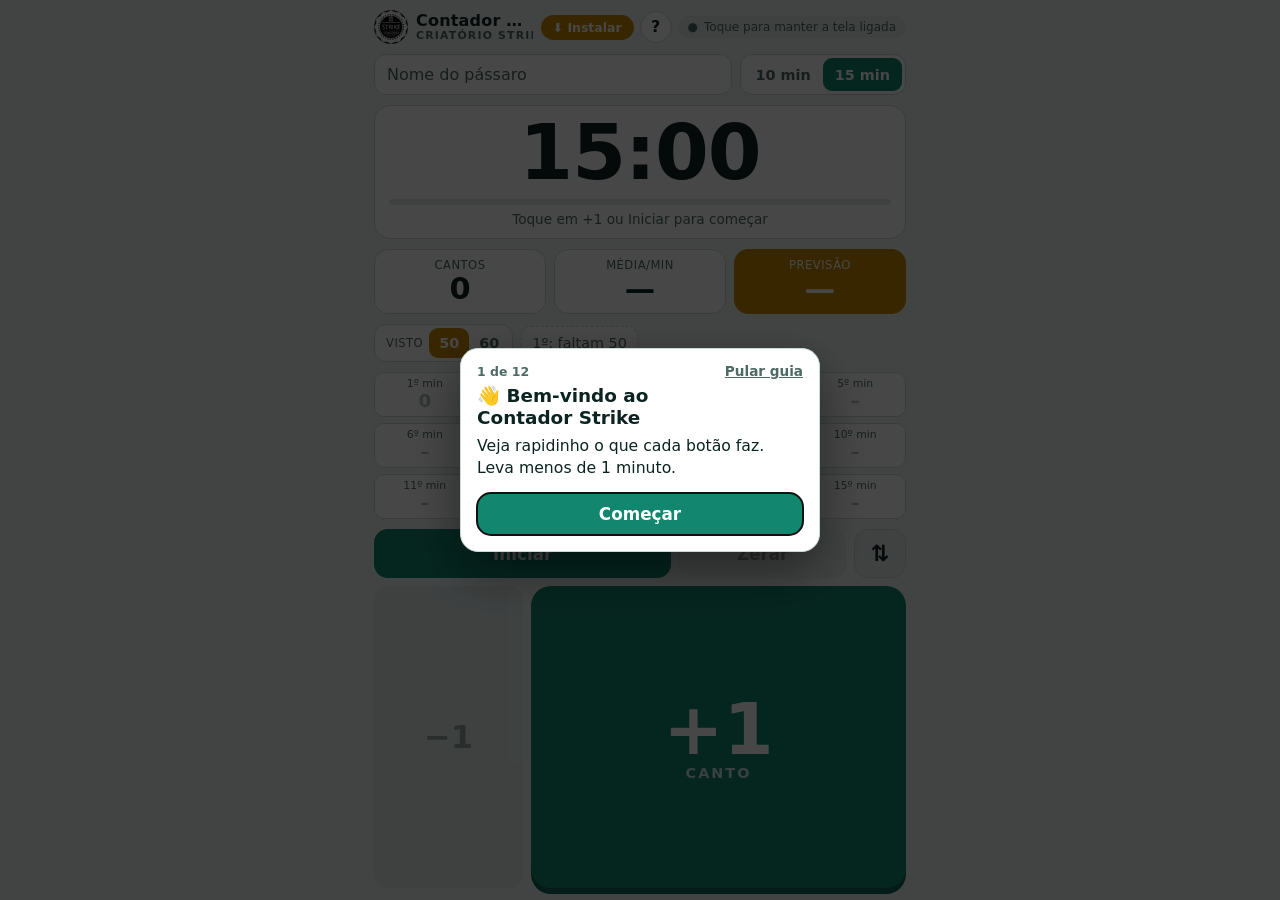
==== commit e1b458f3: "feat: aviso automático de instalação com seta para o botão do navegador e passo a passo com desenhos" ====
--- a/index.html
+++ b/index.html
@@ -135,7 +135,7 @@
   <dialog id="iosHelp" class="confirm">
     <form method="dialog">
       <p><strong id="installTitle">Instalar no celular</strong></p>
-      <ol class="steps" id="installSteps"></ol>
+      <ol class="steps ilu-steps" id="installSteps"></ol>
       <p id="installAfter">Depois, abra pelo ícone <b>Contador Strike</b> na tela inicial: ele abre em tela cheia.</p>
       <div class="row">
         <button type="button" id="installCopy" class="btn ghost" hidden>Copiar link</button>
@@ -143,6 +143,17 @@
       </div>
     </form>
   </dialog>
+
+  <div id="installNudge" class="nudge" role="region" aria-label="Instalar o app" hidden>
+    <img src="icon-180.png" alt="" width="44" height="44">
+    <div class="nudge-body">
+      <strong>Instale o Contador Strike</strong>
+      <p id="nudgeText"></p>
+      <button type="button" id="nudgeHow" class="btn primary">Ver como</button>
+    </div>
+    <button type="button" id="nudgeClose" class="nudge-x" aria-label="Fechar">✕</button>
+    <span class="nudge-arrow" aria-hidden="true"></span>
+  </div>
 
   <dialog id="offer" class="confirm offer">
     <form method="dialog">
@@ -185,6 +196,14 @@
         <button type="button" class="tema-btn" role="radio" data-tema="prata">Prata</button>
         <button type="button" class="tema-btn" role="radio" data-tema="fogo">Fogo</button>
       </div>
+      <div class="placar-row">
+        <label class="arte-field"><span>Cantada nos dez</span>
+          <input id="arteDez" type="number" inputmode="numeric" min="0" max="999" placeholder="—" enterkeyhint="done"></label>
+        <label class="arte-field"><span>Cantada nos quinze</span>
+          <input id="arteQuinze" type="number" inputmode="numeric" min="0" max="999" placeholder="—" enterkeyhint="done"></label>
+      </div>
+      <p class="arte-hint">Vem com o que foi marcado no app. Não marcou ou marcou errado? Digite a cantada certa. Em branco não aparece na arte.
+        <button type="button" id="artePlacarReset" class="link-btn" hidden>Voltar ao que o app marcou</button></p>
       <label class="arte-field"><span>Nome do pássaro</span>
         <input id="arteBird" type="text" maxlength="40" autocomplete="off" enterkeyhint="done"></label>
       <label class="arte-field"><span>Espécie</span>
--- a/styles.css
+++ b/styles.css
@@ -92,6 +92,68 @@
 }
 .install[hidden] { display: none; }
 .steps { margin: 0 0 12px; padding-left: 20px; line-height: 1.5; }
+
+/* passo a passo com desenhos das telas */
+.ilu-steps li { margin-bottom: 12px; }
+.ilu-steps li::marker { font-weight: 800; color: var(--brand); }
+.ilu {
+  display: block; width: 100%; max-width: 280px; height: auto; margin-top: 6px;
+  font-family: -apple-system, system-ui, "Segoe UI", Roboto, sans-serif; font-size: 14px;
+}
+.ilu .bar { fill: var(--surface-2); }
+.ilu .card { fill: var(--bg); stroke: var(--line); }
+.ilu .pill { fill: var(--bg); stroke: var(--line); }
+.ilu .sep { stroke: var(--line); }
+.ilu .dot { fill: var(--text); }
+.ilu .ic { fill: none; stroke: var(--text); stroke-width: 1.9; stroke-linecap: round; stroke-linejoin: round; }
+.ilu text { fill: var(--text); }
+.ilu .url { fill: var(--muted); font-size: 12.5px; }
+.ilu .dim { fill: var(--muted); }
+.ilu .strong { font-weight: 700; }
+.ilu .link { fill: #0a84ff; font-weight: 700; }
+.ilu .on { fill: #34c759; }
+.ilu .knob { fill: #fff; }
+.ilu .accent { fill: var(--accent); }
+.ilu .accent-ink { fill: var(--accent-ink); font-weight: 700; font-size: 13px; }
+.ilu .hi { fill: none; stroke: var(--accent); stroke-width: 3; animation: hi-pulse 1.2s ease-in-out infinite; }
+@keyframes hi-pulse { 50% { opacity: .25; } }
+
+/* balão automático "Instale o app" com seta para o botão do navegador */
+.nudge {
+  position: fixed; z-index: 50; left: 12px; right: 12px; margin: 0 auto; max-width: 420px;
+  display: flex; gap: 10px; align-items: flex-start;
+  padding: 12px 12px 12px 12px; border-radius: 16px;
+  background: var(--surface); color: var(--text); border: 2px solid var(--accent);
+  box-shadow: 0 10px 30px rgba(0, 0, 0, .45);
+  animation: nudge-in .25s ease-out;
+}
+.nudge[hidden] { display: none; }
+.nudge[data-pos^="bottom"], .nudge[data-pos="none"] { bottom: calc(26px + env(safe-area-inset-bottom)); }
+.nudge[data-pos^="top"] { top: calc(26px + env(safe-area-inset-top)); }
+.nudge img { flex: none; border-radius: 10px; }
+.nudge-body { flex: 1; min-width: 0; }
+.nudge-body strong { display: block; font-size: .98rem; margin: 2px 0 3px; }
+.nudge-body p { margin: 0 0 10px; font-size: .88rem; line-height: 1.4; text-wrap: pretty; }
+.nudge-body .btn { padding: 9px 18px; font-size: .95rem; }
+.nudge-x {
+  flex: none; width: 40px; height: 40px; margin: -6px -6px 0 0; border: 0; border-radius: 50%;
+  background: transparent; color: var(--muted); font-size: 1.05rem; cursor: pointer;
+}
+/* seta: triângulo amarelo que pula na direção do botão */
+.nudge-arrow {
+  position: absolute; width: 0; height: 0; border: 14px solid transparent;
+  animation: nudge-bounce-down 1s ease-in-out infinite;
+}
+.nudge[data-pos="none"] .nudge-arrow { display: none; }
+.nudge[data-pos^="bottom"] .nudge-arrow { top: 100%; border-top-color: var(--accent); border-bottom: 0; }
+.nudge[data-pos^="top"] .nudge-arrow {
+  bottom: 100%; border-bottom-color: var(--accent); border-top: 0; animation-name: nudge-bounce-up;
+}
+.nudge[data-pos$="right"] .nudge-arrow { right: 22px; }
+.nudge[data-pos="bottom-center"] .nudge-arrow { left: calc(50% - 14px); }
+@keyframes nudge-bounce-down { 50% { transform: translateY(7px); } }
+@keyframes nudge-bounce-up { 50% { transform: translateY(-7px); } }
+@keyframes nudge-in { from { opacity: 0; transform: translateY(10px); } }
 
 .wake {
   font-size: .75rem; padding: 4px 10px; border-radius: 999px;
@@ -428,6 +490,14 @@
 .arte .row { margin-top: 6px; }
 .arte .row .btn.share { flex: 2; }
 .arte-field[hidden] { display: none; }
+.placar-row { display: grid; grid-template-columns: 1fr 1fr; gap: 8px; }
+.placar-row input { font-variant-numeric: tabular-nums; font-weight: 800; text-align: center; }
+.arte-hint { margin: -2px 0 10px; font-size: .75rem; line-height: 1.35; color: var(--muted); text-wrap: pretty; }
+.link-btn {
+  display: inline; padding: 2px 0; border: 0; background: none; font: inherit; font-weight: 700;
+  color: var(--brand); text-decoration: underline; cursor: pointer;
+}
+.link-btn[hidden] { display: none; }
 /* botões sempre visíveis no rodapé da janela, mesmo com rolagem */
 .arte .row {
   position: sticky; bottom: -18px; margin: 6px -18px -18px; padding: 10px 18px 14px;
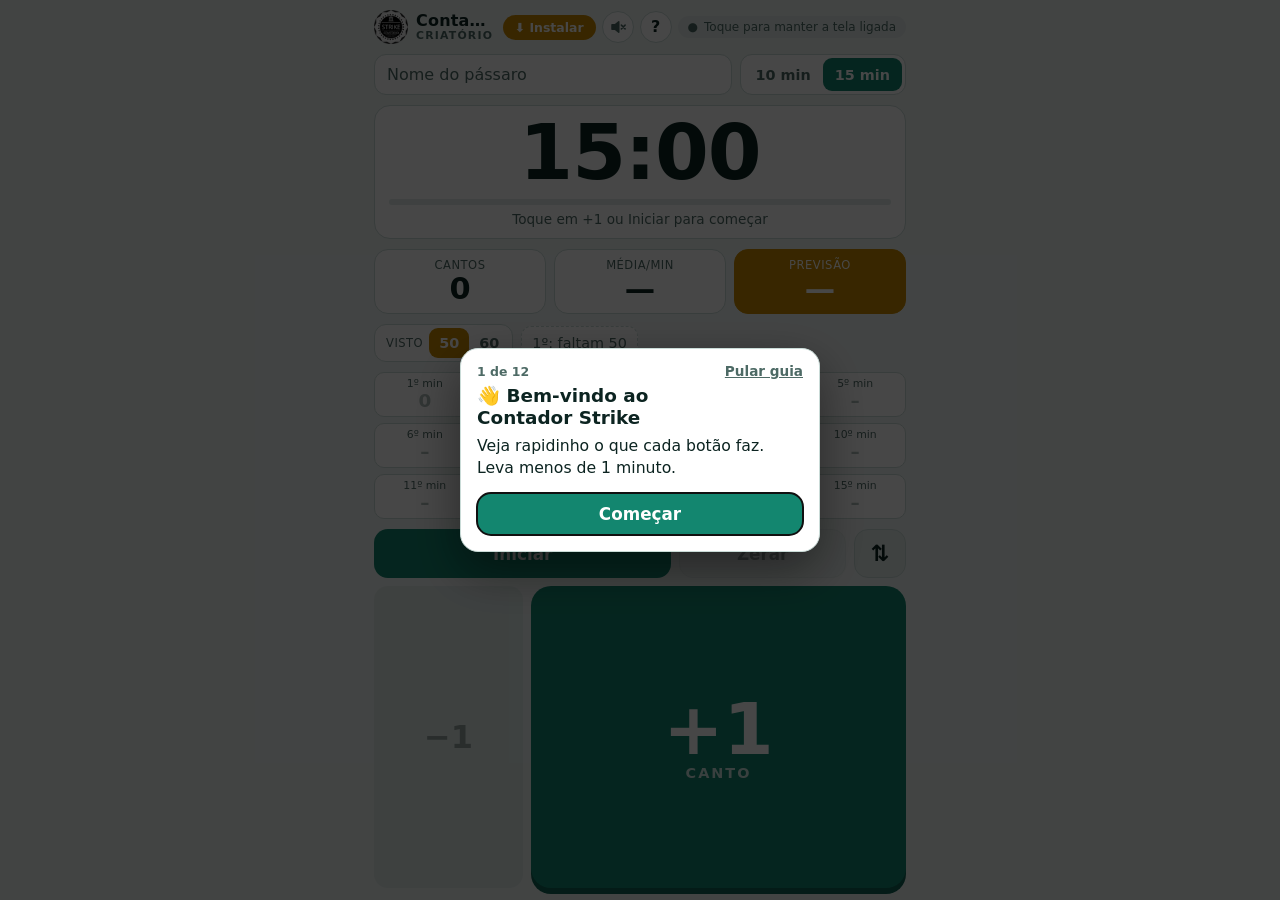
==== commit f6488240: "feat: som de clique ao marcar canto (ligado no iPhone, botão 🔊 para desligar), toca no modo silencio" ====
--- a/index.html
+++ b/index.html
@@ -58,6 +58,9 @@
       </div>
       <div class="top-actions">
         <button type="button" id="install" class="install" hidden>⬇ Instalar</button>
+        <button type="button" id="sound" class="help-btn sound-btn" aria-pressed="false" aria-label="Som do toque" title="Som ao marcar canto">
+          <svg viewBox="0 0 24 24" aria-hidden="true"><path class="spk" d="M4 9h4l5-4v14l-5-4H4z"/><path class="on" d="M16.5 8.5a5 5 0 010 7M19 6a8.5 8.5 0 010 12"/><path class="off" d="M16.5 9.5l5 5M21.5 9.5l-5 5"/></svg>
+        </button>
         <button type="button" id="help" class="help-btn" aria-label="Como usar o app" title="Como usar">?</button>
         <span id="wake" class="wake" data-state="off" title="Mantém a tela do celular ligada">Tela ligada</span>
       </div>
--- a/styles.css
+++ b/styles.css
@@ -511,6 +511,11 @@
   font-weight: 800; font-size: 1rem; line-height: 1; cursor: pointer; padding: 0;
 }
 .help-btn::after { content: ""; position: absolute; inset: -6px; }
+.sound-btn { display: grid; place-items: center; }
+.sound-btn svg { width: 18px; height: 18px; fill: none; stroke: currentColor; stroke-width: 2; stroke-linecap: round; stroke-linejoin: round; }
+.sound-btn .spk { fill: currentColor; }
+.sound-btn[aria-pressed="true"] .off, .sound-btn[aria-pressed="false"] .on { display: none; }
+.sound-btn[aria-pressed="false"] { color: var(--muted); }
 .tour { position: fixed; inset: 0; z-index: 1000; touch-action: none; }
 .tour[hidden] { display: none; }
 .tour-spot {
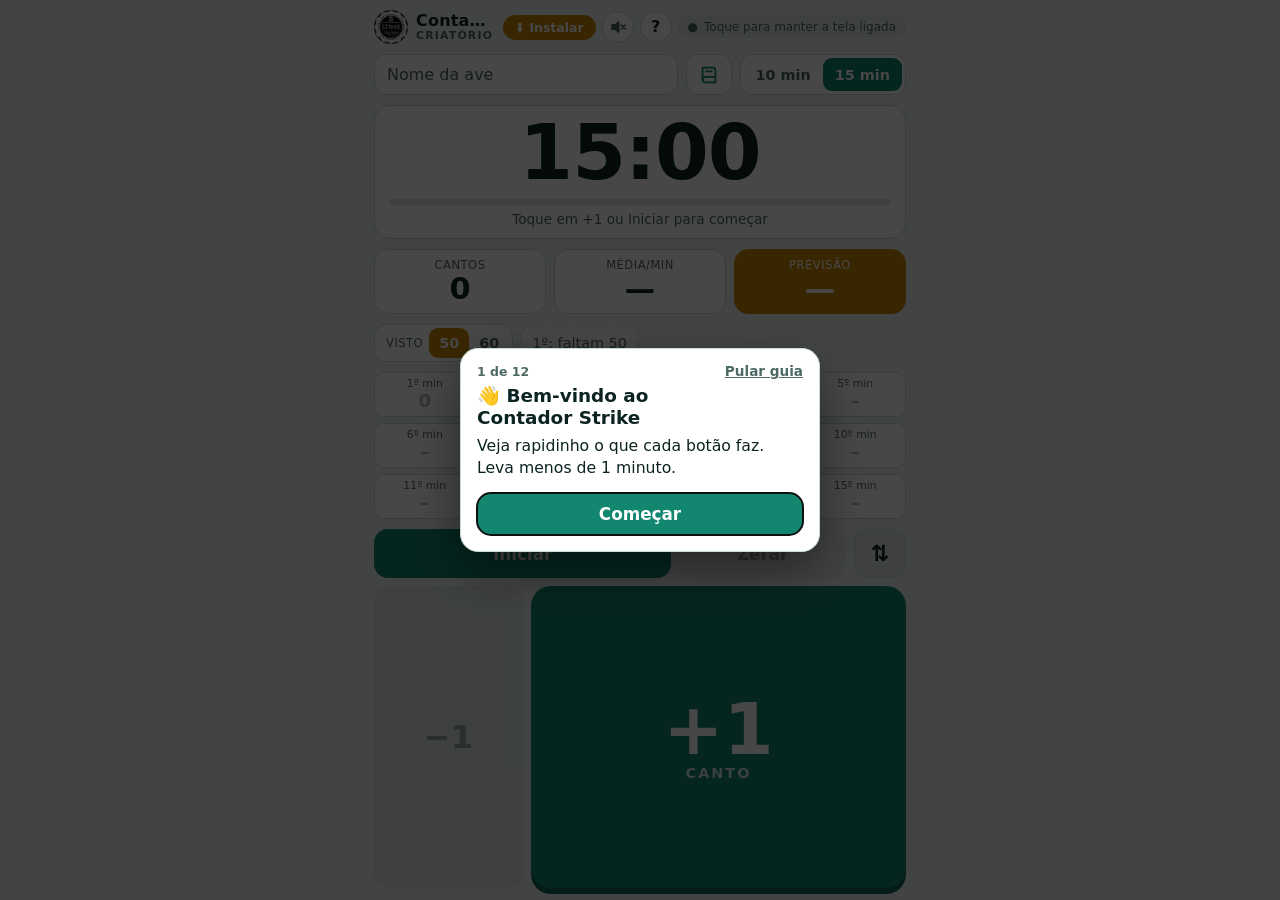
==== commit b5c7a580: "feat: histórico das aves salvo no celular (botão ao lado do nome, lista de aves, recorde, média, grá" ====
--- a/index.html
+++ b/index.html
@@ -67,7 +67,11 @@
     </header>
 
     <section class="setup">
-      <input id="bird" class="bird" type="text" placeholder="Nome do pássaro" autocomplete="off" maxlength="40" enterkeyhint="done" aria-label="Nome do pássaro">
+      <input id="bird" class="bird" type="text" placeholder="Nome da ave" autocomplete="off" maxlength="40" enterkeyhint="done" aria-label="Nome do pássaro" list="birdNames">
+      <datalist id="birdNames"></datalist>
+      <button type="button" id="histBtn" class="hist-btn" aria-label="Histórico das aves" title="Histórico das aves">
+        <svg viewBox="0 0 24 24" aria-hidden="true"><path d="M5 4h11a3 3 0 013 3v13H8a3 3 0 01-3-3z"/><path d="M5 17a3 3 0 013-3h11"/><path d="M9 8h6"/></svg>
+      </button>
       <div class="duration" role="radiogroup" aria-label="Duração da roda">
         <button type="button" role="radio" data-min="10">10 min</button>
         <button type="button" role="radio" data-min="15">15 min</button>
@@ -78,6 +82,7 @@
       <div class="timer" id="timer" aria-live="off">15:00</div>
       <div class="progress" aria-hidden="true"><div id="bar"></div></div>
       <div class="status" id="status">Toque em +1 ou Iniciar para começar</div>
+      <button type="button" id="histChip" class="hist-chip" hidden></button>
     </section>
 
     <section class="stats">
@@ -135,9 +140,34 @@
     </div>
   </div>
 
+  <dialog id="histDlg" class="confirm hist">
+    <form method="dialog">
+      <!-- lista de todas as aves -->
+      <div id="histAvesView">
+        <p class="hist-tit"><strong id="histAvesTitle" tabindex="-1">Histórico das aves</strong></p>
+        <ul class="hist-aves" id="histAves"></ul>
+        <p class="hist-nota">Fica salvo só neste celular. Cada roda que chega ao fim com o nome do pássaro entra aqui sozinha.</p>
+        <div class="row"><button value="ok" class="btn primary">Fechar</button></div>
+      </div>
+      <!-- histórico de uma ave -->
+      <div id="histAveView" hidden>
+        <button type="button" id="histVoltar" class="hist-voltar">‹ Todas as aves</button>
+        <p class="hist-tit"><strong id="histTitle" tabindex="-1"></strong><span class="muted" id="histSub"></span></p>
+        <div class="hist-cards" id="histCards"></div>
+        <div id="histChart"></div>
+        <ol class="hist-list" id="histList"></ol>
+        <div class="row">
+          <button type="button" id="histClear" class="btn ghost">Apagar</button>
+          <button type="button" id="histUsar" class="btn primary">Contar esta ave</button>
+        </div>
+      </div>
+    </form>
+  </dialog>
+
   <dialog id="iosHelp" class="confirm">
     <form method="dialog">
-      <p><strong id="installTitle">Instalar no celular</strong></p>
+      <p><strong id="installTitle" tabindex="-1" autofocus>Instalar no celular</strong></p>
+      <p class="ilu-nota" id="installNota">Os desenhos são só um exemplo. Toque em <b>Entendi</b> e uma seta amarela mostra o botão de verdade do seu navegador.</p>
       <ol class="steps ilu-steps" id="installSteps"></ol>
       <p id="installAfter">Depois, abra pelo ícone <b>Contador Strike</b> na tela inicial: ele abre em tela cheia.</p>
       <div class="row">
@@ -150,7 +180,7 @@
   <div id="installNudge" class="nudge" role="region" aria-label="Instalar o app" hidden>
     <img src="icon-180.png" alt="" width="44" height="44">
     <div class="nudge-body">
-      <strong>Instale o Contador Strike</strong>
+      <strong id="nudgeTitle">Instale o Contador Strike</strong>
       <p id="nudgeText"></p>
       <button type="button" id="nudgeHow" class="btn primary">Ver como</button>
     </div>
--- a/styles.css
+++ b/styles.css
@@ -543,3 +543,73 @@
 .tour-actions .btn { flex: 1; padding-block: 11px; }
 .tour-actions .btn[hidden] { display: none; }
 @media (prefers-reduced-motion: reduce) { .tour-spot, .tour-card { transition: none; } }
+
+/* passo a passo de instalação: os desenhos são exemplo, a seta mostra o botão de verdade */
+.ilu-nota { margin: 0 0 10px; padding: 8px 12px; border-radius: 10px; background: var(--surface-2); color: var(--muted); font-size: .86rem; line-height: 1.4; text-wrap: pretty; }
+.ilu-nota[hidden] { display: none; }
+#installSteps .ilu { cursor: default; }
+.nudge.strong { box-shadow: 0 0 0 4px rgba(224, 165, 38, .35), 0 10px 30px rgba(0, 0, 0, .45); }
+.nudge.strong .nudge-arrow { border-width: 20px; }
+.nudge.strong[data-pos$="right"] .nudge-arrow { right: 16px; }
+.nudge.strong[data-pos="bottom-center"] .nudge-arrow { left: calc(50% - 20px); }
+/* passo a passo mais compacto: cabe mais na tela do celular */
+#iosHelp { padding: 14px 16px; }
+#iosHelp #installTitle { outline: none; font-size: 1.05rem; }
+#iosHelp .ilu-steps { margin: 0 0 10px; padding-left: 1.3em; font-size: .93rem; line-height: 1.35; }
+#iosHelp .ilu-steps li { margin-bottom: 8px; }
+#iosHelp .ilu { max-width: 220px; margin-top: 4px; }
+#iosHelp p { margin-bottom: 10px; }
+
+/* ---------- histórico do pássaro ---------- */
+.hist-chip {
+  display: block; width: 100%; margin-top: 6px; padding: 6px 10px; border: 1px dashed var(--line); border-radius: 10px;
+  background: transparent; color: var(--text); font: inherit; font-size: .84rem; text-align: left; cursor: pointer;
+  white-space: nowrap; overflow: hidden; text-overflow: ellipsis;
+}
+.hist-chip[hidden] { display: none; }
+.hist-chip .muted { color: var(--muted); }
+.hist-chip .hist-mais { float: right; color: var(--muted); font-weight: 800; }
+.hist .hist-tit { margin-bottom: 10px; }
+.hist #histTitle { outline: none; font-size: 1.15rem; }
+.hist-cards { display: flex; gap: 8px; margin-bottom: 10px; }
+.hist-card { flex: 1; display: grid; grid-template-columns: 1fr 1fr; gap: 2px 8px; padding: 8px 10px; border-radius: 12px; background: var(--surface-2); }
+.hist-card > span { grid-column: 1 / -1; font-size: .78rem; }
+.hist-card b { display: block; font-size: 1.45rem; line-height: 1.1; }
+.hist-card small { color: var(--muted); font-size: .72rem; }
+.hist-card div:first-of-type b { color: var(--accent); }
+.hist-chart-tit { margin: 0 0 4px !important; font-size: .78rem; }
+.hist-chart { display: block; width: 100%; height: auto; margin-bottom: 8px; }
+.hist-chart rect { fill: var(--brand); opacity: .75; }
+.hist-chart rect.top { fill: var(--accent); opacity: 1; }
+.hist-chart text { fill: var(--muted); font-size: 9px; font-family: system-ui, sans-serif; }
+.hist-list { list-style: none; margin: 0 0 10px; padding: 0; max-height: calc(30 * var(--dvh)); overflow-y: auto; border-top: 1px solid var(--line); }
+.hist-list li { display: grid; grid-template-columns: 4.6em 4.4em 1fr 36px; align-items: center; gap: 8px; padding: 6px 2px; border-bottom: 1px solid var(--line); font-size: .9rem; }
+.hist-list li.top b { color: var(--accent); }
+.hist-list li.top b::after { content: ' 🏆'; font-size: .75em; }
+.hist-data small { display: block; color: var(--muted); font-size: .72rem; }
+.hist-list b { font-size: 1.15rem; text-align: right; white-space: nowrap; }
+.hist-v { font-size: .78rem; }
+.hist-del { width: 36px; height: 36px; border: 0; border-radius: 50%; background: transparent; color: var(--muted); font-size: .95rem; cursor: pointer; }
+.hist-nota { font-size: .78rem; color: var(--muted); margin-bottom: 10px !important; }
+.hist-btn { display: grid; place-items: center; }
+.hist-btn svg { width: 18px; height: 18px; fill: none; stroke: currentColor; stroke-width: 2; stroke-linecap: round; stroke-linejoin: round; }
+.hist-aves { list-style: none; margin: 0 0 10px; padding: 0; max-height: calc(58 * var(--dvh)); overflow-y: auto; }
+.hist-ave {
+  display: grid; grid-template-columns: 1fr auto; gap: 2px 8px; width: 100%; margin-bottom: 8px; padding: 10px 12px;
+  border: 1px solid var(--line); border-radius: 12px; background: var(--surface-2); color: var(--text); font: inherit; text-align: left; cursor: pointer;
+}
+.hist-ave:active { transform: scale(.98); }
+.hist-ave-nome { font-weight: 800; font-size: 1.02rem; }
+.hist-ave .muted { grid-column: 1; font-size: .8rem; color: var(--muted); }
+.hist-ave .muted b { color: var(--accent); }
+.hist-ave .hist-mais { grid-column: 2; grid-row: 1 / 3; align-self: center; font-size: 1.4rem; color: var(--muted); }
+.hist-vazio { padding: 14px; border: 1px dashed var(--line); border-radius: 12px; color: var(--muted); font-size: .9rem; line-height: 1.4; text-align: center; }
+.hist-voltar { margin: -4px 0 6px -6px; padding: 8px 6px; border: 0; background: transparent; color: var(--brand); font: inherit; font-weight: 700; cursor: pointer; }
+[hidden].hist-voltar, #histAvesView[hidden], #histAveView[hidden], #histUsar[hidden] { display: none; }
+/* botão do histórico colado no nome do pássaro */
+.setup .hist-btn {
+  flex: none; width: 46px; border: 1px solid var(--line); border-radius: 12px;
+  background: var(--surface); color: var(--brand); cursor: pointer;
+}
+.setup .hist-btn svg { width: 22px; height: 22px; }
+.setup .hist-btn:active { transform: scale(.95); }
